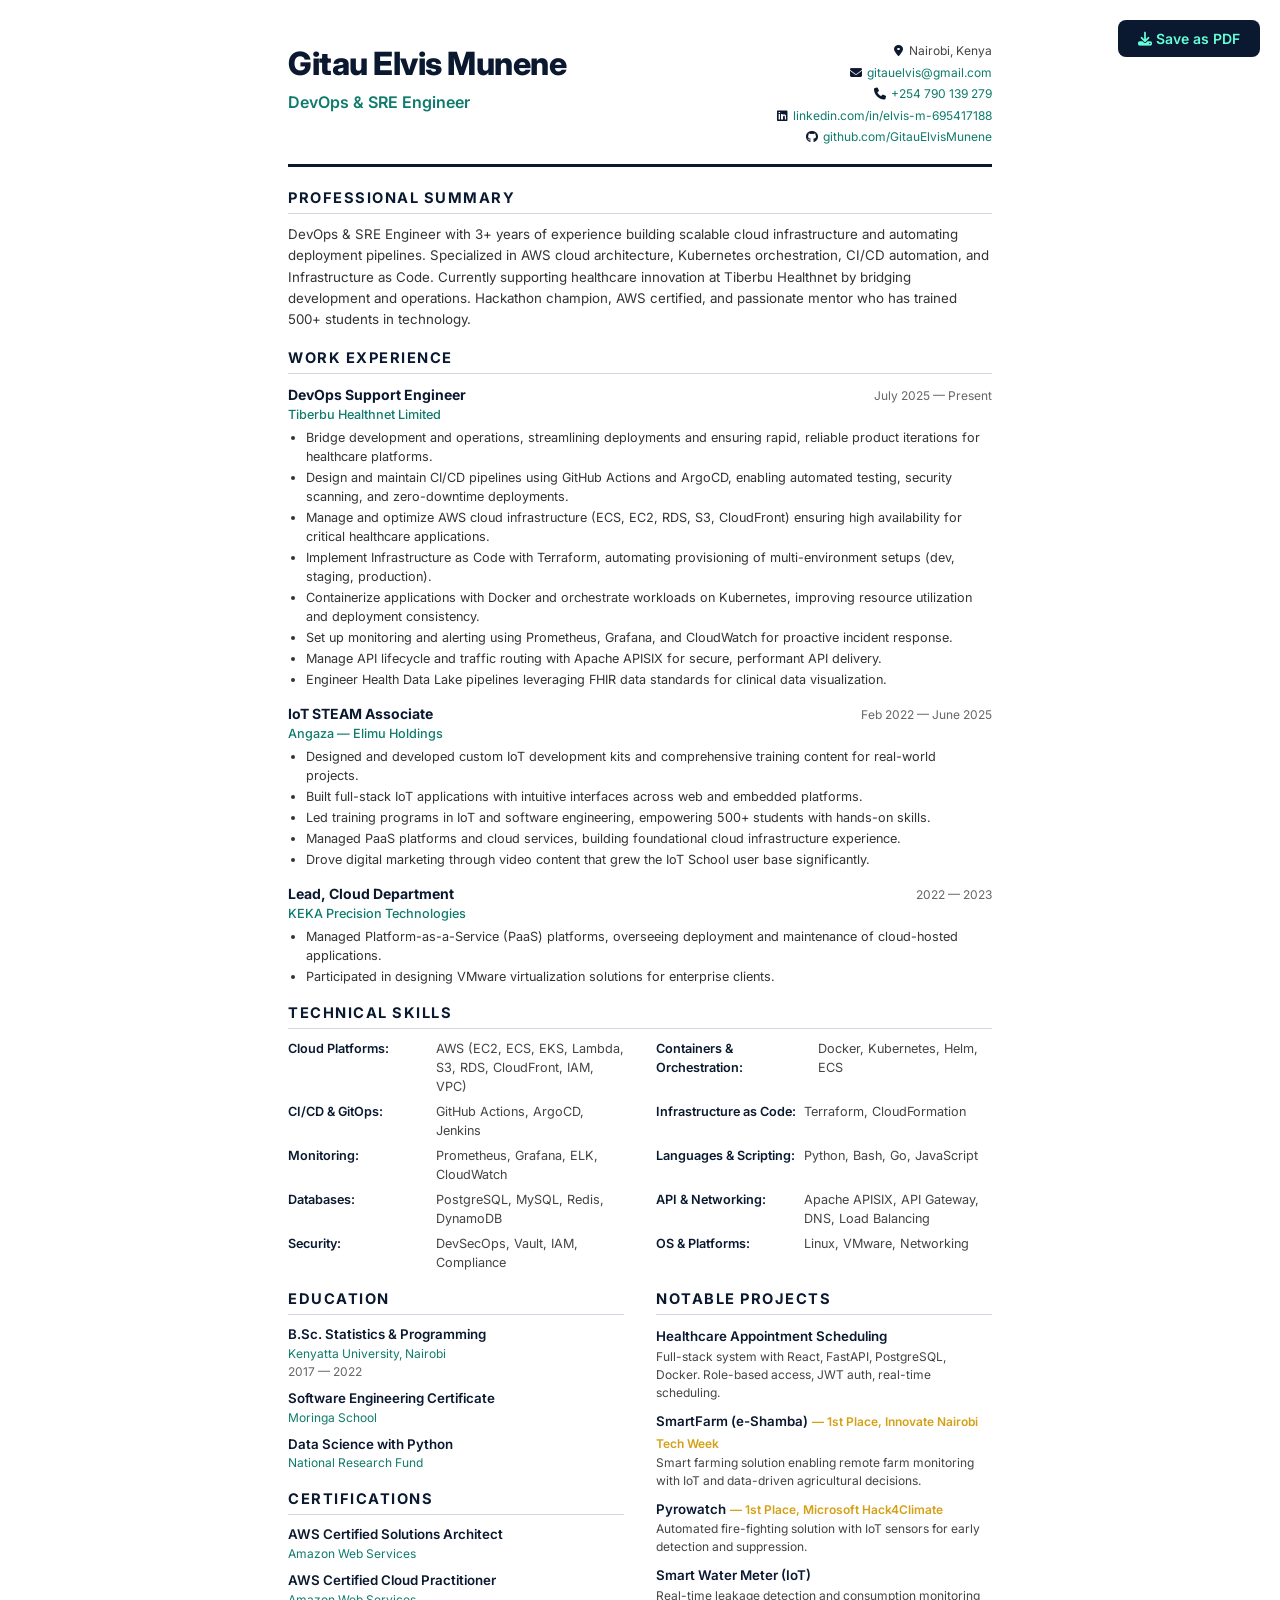
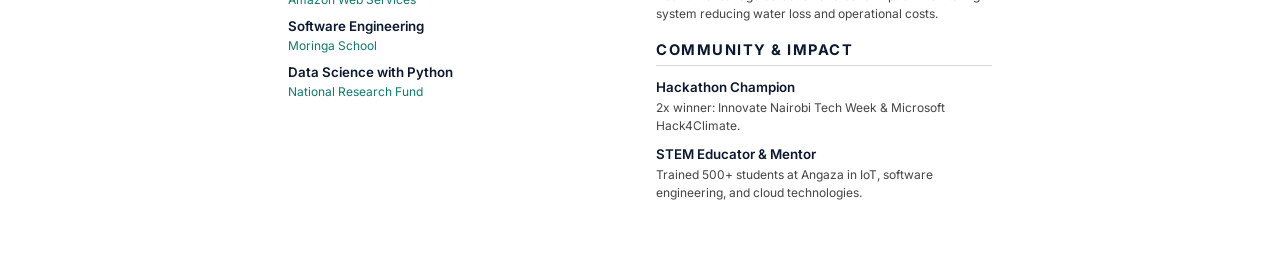
==== cv.html @ e3b4b7b4 "Initial commit: DevOps portfolio site Static portfolio with terminal-themed design, hero section wit" ====
<!DOCTYPE html>
<html lang="en">
<head>
<meta charset="UTF-8">
<meta name="viewport" content="width=device-width, initial-scale=1.0">
<title>Gitau Elvis Munene - CV</title>
<style>
  @import url('https://fonts.googleapis.com/css2?family=Inter:wght@300;400;500;600;700&display=swap');

  * { margin: 0; padding: 0; box-sizing: border-box; }

  body {
    font-family: 'Inter', sans-serif;
    color: #1a1a2e;
    line-height: 1.5;
    font-size: 10.5pt;
    background: #fff;
  }

  .page {
    max-width: 800px;
    margin: 0 auto;
    padding: 40px 48px;
  }

  /* Header */
  .header {
    display: flex;
    justify-content: space-between;
    align-items: flex-start;
    border-bottom: 3px solid #0a192f;
    padding-bottom: 16px;
    margin-bottom: 20px;
  }

  .header-left h1 {
    font-size: 24pt;
    font-weight: 800;
    color: #0a192f;
    letter-spacing: -0.5px;
  }

  .header-left .title {
    font-size: 12pt;
    color: #0f7b6c;
    font-weight: 600;
    margin-top: 2px;
  }

  .header-right {
    text-align: right;
    font-size: 9pt;
    color: #444;
    line-height: 1.8;
  }

  .header-right a {
    color: #0f7b6c;
    text-decoration: none;
  }

  .header-right i {
    width: 14px;
    text-align: center;
    margin-right: 4px;
    color: #0a192f;
  }

  /* Section */
  .section {
    margin-bottom: 16px;
  }

  .section-title {
    font-size: 11pt;
    font-weight: 700;
    color: #0a192f;
    text-transform: uppercase;
    letter-spacing: 1.5px;
    border-bottom: 1.5px solid #d0d7e3;
    padding-bottom: 4px;
    margin-bottom: 10px;
  }

  /* Summary */
  .summary {
    font-size: 10pt;
    color: #333;
    line-height: 1.6;
  }

  /* Experience */
  .job {
    margin-bottom: 14px;
  }

  .job-header {
    display: flex;
    justify-content: space-between;
    align-items: baseline;
  }

  .job-title {
    font-weight: 700;
    font-size: 10.5pt;
    color: #0a192f;
  }

  .job-date {
    font-size: 9pt;
    color: #666;
    white-space: nowrap;
  }

  .job-company {
    font-size: 9.5pt;
    color: #0f7b6c;
    font-weight: 500;
    margin-bottom: 4px;
  }

  .job ul {
    padding-left: 18px;
    margin-top: 4px;
  }

  .job li {
    font-size: 9.5pt;
    color: #333;
    margin-bottom: 2px;
    line-height: 1.5;
  }

  /* Skills */
  .skills-grid {
    display: grid;
    grid-template-columns: 1fr 1fr;
    gap: 6px 32px;
  }

  .skill-row {
    display: flex;
    gap: 8px;
    font-size: 9.5pt;
  }

  .skill-label {
    font-weight: 600;
    color: #0a192f;
    min-width: 140px;
  }

  .skill-value {
    color: #444;
  }

  /* Education & Certs */
  .edu-item, .cert-item {
    margin-bottom: 8px;
  }

  .edu-item h3, .cert-item h3 {
    font-size: 10pt;
    font-weight: 600;
    color: #0a192f;
  }

  .edu-item .school, .cert-item .issuer {
    font-size: 9pt;
    color: #0f7b6c;
  }

  .edu-item .date {
    font-size: 9pt;
    color: #666;
  }

  /* Projects */
  .project {
    margin-bottom: 8px;
  }

  .project h3 {
    font-size: 10pt;
    font-weight: 600;
    color: #0a192f;
    display: inline;
  }

  .project .award {
    color: #d4a017;
    font-weight: 600;
    font-size: 9pt;
  }

  .project p {
    font-size: 9pt;
    color: #444;
    margin-top: 1px;
  }

  /* Two column layout for bottom sections */
  .two-col {
    display: grid;
    grid-template-columns: 1fr 1fr;
    gap: 0 32px;
  }

  /* Print */
  @media print {
    body { -webkit-print-color-adjust: exact; print-color-adjust: exact; }
    .page { padding: 24px 36px; }
    .no-print { display: none; }
    @page { margin: 0.4in; size: A4; }
  }

  .print-btn {
    position: fixed;
    top: 20px;
    right: 20px;
    background: #0a192f;
    color: #64ffda;
    border: none;
    padding: 10px 20px;
    border-radius: 8px;
    cursor: pointer;
    font-family: 'Inter', sans-serif;
    font-weight: 600;
    font-size: 14px;
  }

  .print-btn:hover { background: #112240; }
</style>
<link rel="stylesheet" href="https://cdnjs.cloudflare.com/ajax/libs/font-awesome/6.5.1/css/all.min.css">
</head>
<body>

<button class="print-btn no-print" onclick="window.print()"><i class="fas fa-download"></i> Save as PDF</button>

<div class="page">
  <div class="header">
    <div class="header-left">
      <h1>Gitau Elvis Munene</h1>
      <div class="title">DevOps & SRE Engineer</div>
    </div>
    <div class="header-right">
      <div><i class="fas fa-map-marker-alt"></i>Nairobi, Kenya</div>
      <div><i class="fas fa-envelope"></i><a href="mailto:gitauelvis@gmail.com">gitauelvis@gmail.com</a></div>
      <div><i class="fas fa-phone"></i><a href="tel:+254790139279">+254 790 139 279</a></div>
      <div><i class="fab fa-linkedin"></i><a href="https://linkedin.com/in/elvis-m-695417188">linkedin.com/in/elvis-m-695417188</a></div>
      <div><i class="fab fa-github"></i><a href="https://github.com/GitauElvisMunene">github.com/GitauElvisMunene</a></div>
    </div>
  </div>

  <!-- Summary -->
  <div class="section">
    <div class="section-title">Professional Summary</div>
    <p class="summary">
      DevOps & SRE Engineer with 3+ years of experience building scalable cloud infrastructure and automating deployment pipelines. Specialized in AWS cloud architecture, Kubernetes orchestration, CI/CD automation, and Infrastructure as Code. Currently supporting healthcare innovation at Tiberbu Healthnet by bridging development and operations. Hackathon champion, AWS certified, and passionate mentor who has trained 500+ students in technology.
    </p>
  </div>

  <!-- Experience -->
  <div class="section">
    <div class="section-title">Work Experience</div>

    <div class="job">
      <div class="job-header">
        <span class="job-title">DevOps Support Engineer</span>
        <span class="job-date">July 2025 &mdash; Present</span>
      </div>
      <div class="job-company">Tiberbu Healthnet Limited</div>
      <ul>
        <li>Bridge development and operations, streamlining deployments and ensuring rapid, reliable product iterations for healthcare platforms.</li>
        <li>Design and maintain CI/CD pipelines using GitHub Actions and ArgoCD, enabling automated testing, security scanning, and zero-downtime deployments.</li>
        <li>Manage and optimize AWS cloud infrastructure (ECS, EC2, RDS, S3, CloudFront) ensuring high availability for critical healthcare applications.</li>
        <li>Implement Infrastructure as Code with Terraform, automating provisioning of multi-environment setups (dev, staging, production).</li>
        <li>Containerize applications with Docker and orchestrate workloads on Kubernetes, improving resource utilization and deployment consistency.</li>
        <li>Set up monitoring and alerting using Prometheus, Grafana, and CloudWatch for proactive incident response.</li>
        <li>Manage API lifecycle and traffic routing with Apache APISIX for secure, performant API delivery.</li>
        <li>Engineer Health Data Lake pipelines leveraging FHIR data standards for clinical data visualization.</li>
      </ul>
    </div>

    <div class="job">
      <div class="job-header">
        <span class="job-title">IoT STEAM Associate</span>
        <span class="job-date">Feb 2022 &mdash; June 2025</span>
      </div>
      <div class="job-company">Angaza &mdash; Elimu Holdings</div>
      <ul>
        <li>Designed and developed custom IoT development kits and comprehensive training content for real-world projects.</li>
        <li>Built full-stack IoT applications with intuitive interfaces across web and embedded platforms.</li>
        <li>Led training programs in IoT and software engineering, empowering 500+ students with hands-on skills.</li>
        <li>Managed PaaS platforms and cloud services, building foundational cloud infrastructure experience.</li>
        <li>Drove digital marketing through video content that grew the IoT School user base significantly.</li>
      </ul>
    </div>

    <div class="job">
      <div class="job-header">
        <span class="job-title">Lead, Cloud Department</span>
        <span class="job-date">2022 &mdash; 2023</span>
      </div>
      <div class="job-company">KEKA Precision Technologies</div>
      <ul>
        <li>Managed Platform-as-a-Service (PaaS) platforms, overseeing deployment and maintenance of cloud-hosted applications.</li>
        <li>Participated in designing VMware virtualization solutions for enterprise clients.</li>
      </ul>
    </div>
  </div>

  <!-- Skills -->
  <div class="section">
    <div class="section-title">Technical Skills</div>
    <div class="skills-grid">
      <div class="skill-row"><span class="skill-label">Cloud Platforms:</span><span class="skill-value">AWS (EC2, ECS, EKS, Lambda, S3, RDS, CloudFront, IAM, VPC)</span></div>
      <div class="skill-row"><span class="skill-label">Containers & Orchestration:</span><span class="skill-value">Docker, Kubernetes, Helm, ECS</span></div>
      <div class="skill-row"><span class="skill-label">CI/CD & GitOps:</span><span class="skill-value">GitHub Actions, ArgoCD, Jenkins</span></div>
      <div class="skill-row"><span class="skill-label">Infrastructure as Code:</span><span class="skill-value">Terraform, CloudFormation</span></div>
      <div class="skill-row"><span class="skill-label">Monitoring:</span><span class="skill-value">Prometheus, Grafana, ELK, CloudWatch</span></div>
      <div class="skill-row"><span class="skill-label">Languages & Scripting:</span><span class="skill-value">Python, Bash, Go, JavaScript</span></div>
      <div class="skill-row"><span class="skill-label">Databases:</span><span class="skill-value">PostgreSQL, MySQL, Redis, DynamoDB</span></div>
      <div class="skill-row"><span class="skill-label">API & Networking:</span><span class="skill-value">Apache APISIX, API Gateway, DNS, Load Balancing</span></div>
      <div class="skill-row"><span class="skill-label">Security:</span><span class="skill-value">DevSecOps, Vault, IAM, Compliance</span></div>
      <div class="skill-row"><span class="skill-label">OS & Platforms:</span><span class="skill-value">Linux, VMware, Networking</span></div>
    </div>
  </div>

  <div class="two-col">
    <div>
      <!-- Education -->
      <div class="section">
        <div class="section-title">Education</div>
        <div class="edu-item">
          <h3>B.Sc. Statistics & Programming</h3>
          <div class="school">Kenyatta University, Nairobi</div>
          <div class="date">2017 &mdash; 2022</div>
        </div>
        <div class="edu-item">
          <h3>Software Engineering Certificate</h3>
          <div class="school">Moringa School</div>
        </div>
        <div class="edu-item">
          <h3>Data Science with Python</h3>
          <div class="school">National Research Fund</div>
        </div>
      </div>

      <!-- Certifications -->
      <div class="section">
        <div class="section-title">Certifications</div>
        <div class="cert-item">
          <h3>AWS Certified Solutions Architect</h3>
          <div class="issuer">Amazon Web Services</div>
        </div>
        <div class="cert-item">
          <h3>AWS Certified Cloud Practitioner</h3>
          <div class="issuer">Amazon Web Services</div>
        </div>
        <div class="cert-item">
          <h3>Software Engineering</h3>
          <div class="issuer">Moringa School</div>
        </div>
        <div class="cert-item">
          <h3>Data Science with Python</h3>
          <div class="issuer">National Research Fund</div>
        </div>
      </div>
    </div>

    <div>
      <!-- Projects -->
      <div class="section">
        <div class="section-title">Notable Projects</div>
        <div class="project">
          <h3>Healthcare Appointment Scheduling</h3>
          <p>Full-stack system with React, FastAPI, PostgreSQL, Docker. Role-based access, JWT auth, real-time scheduling.</p>
        </div>
        <div class="project">
          <h3>SmartFarm (e-Shamba)</h3> <span class="award">&mdash; 1st Place, Innovate Nairobi Tech Week</span>
          <p>Smart farming solution enabling remote farm monitoring with IoT and data-driven agricultural decisions.</p>
        </div>
        <div class="project">
          <h3>Pyrowatch</h3> <span class="award">&mdash; 1st Place, Microsoft Hack4Climate</span>
          <p>Automated fire-fighting solution with IoT sensors for early detection and suppression.</p>
        </div>
        <div class="project">
          <h3>Smart Water Meter (IoT)</h3>
          <p>Real-time leakage detection and consumption monitoring system reducing water loss and operational costs.</p>
        </div>
      </div>

      <!-- Community -->
      <div class="section">
        <div class="section-title">Community & Impact</div>
        <div class="project">
          <h3>Hackathon Champion</h3>
          <p>2x winner: Innovate Nairobi Tech Week & Microsoft Hack4Climate.</p>
        </div>
        <div class="project">
          <h3>STEM Educator & Mentor</h3>
          <p>Trained 500+ students at Angaza in IoT, software engineering, and cloud technologies.</p>
        </div>
      </div>
    </div>
  </div>
</div>

</body>
</html>
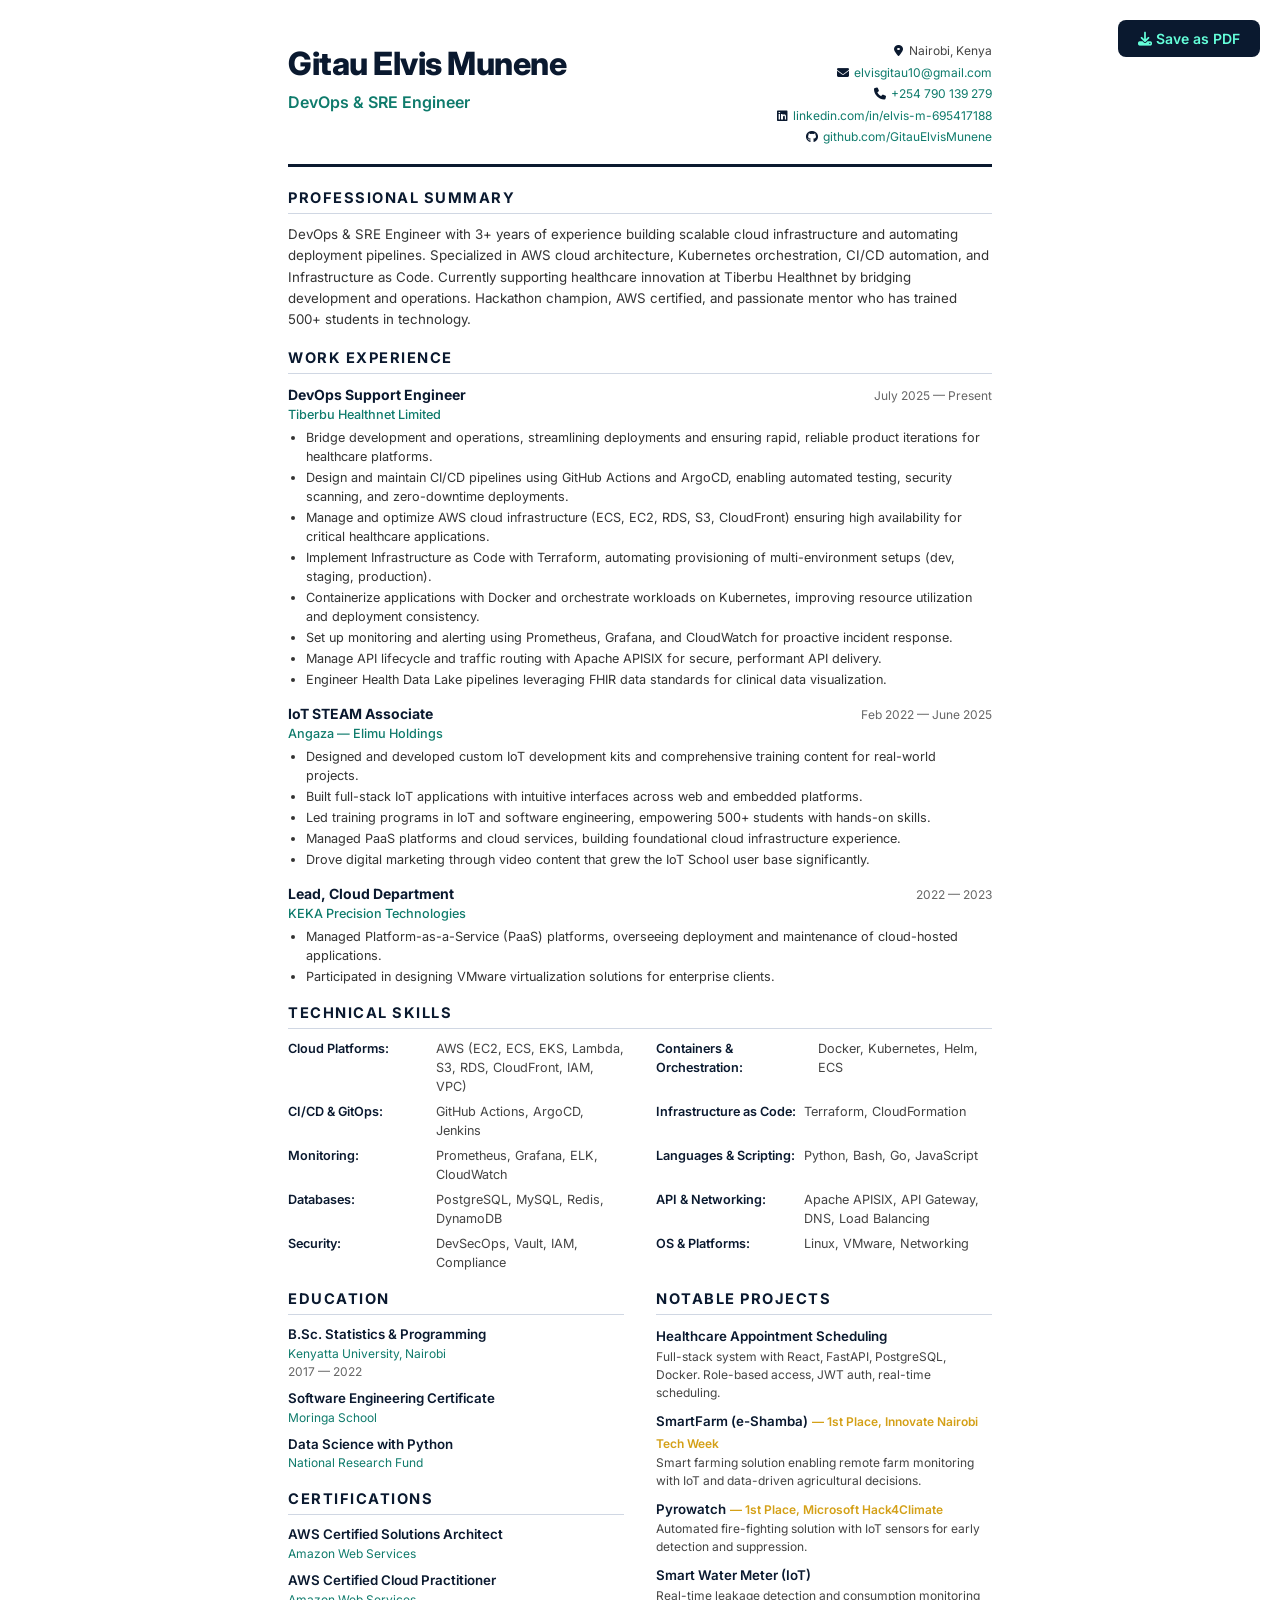
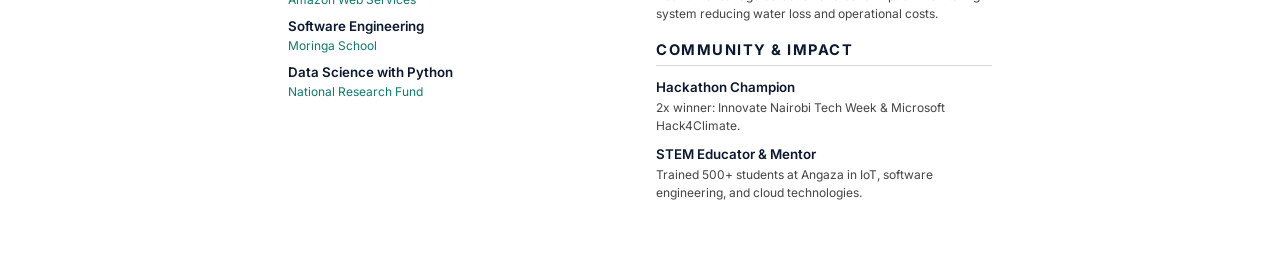
==== commit 0bba484a: "updates gmail" ====
--- a/cv.html
+++ b/cv.html
@@ -245,7 +245,7 @@
     </div>
     <div class="header-right">
       <div><i class="fas fa-map-marker-alt"></i>Nairobi, Kenya</div>
-      <div><i class="fas fa-envelope"></i><a href="mailto:gitauelvis@gmail.com">gitauelvis@gmail.com</a></div>
+      <div><i class="fas fa-envelope"></i><a href="mailto:elvisgitau10@gmail.com">elvisgitau10@gmail.com</a></div>
       <div><i class="fas fa-phone"></i><a href="tel:+254790139279">+254 790 139 279</a></div>
       <div><i class="fab fa-linkedin"></i><a href="https://linkedin.com/in/elvis-m-695417188">linkedin.com/in/elvis-m-695417188</a></div>
       <div><i class="fab fa-github"></i><a href="https://github.com/GitauElvisMunene">github.com/GitauElvisMunene</a></div>
